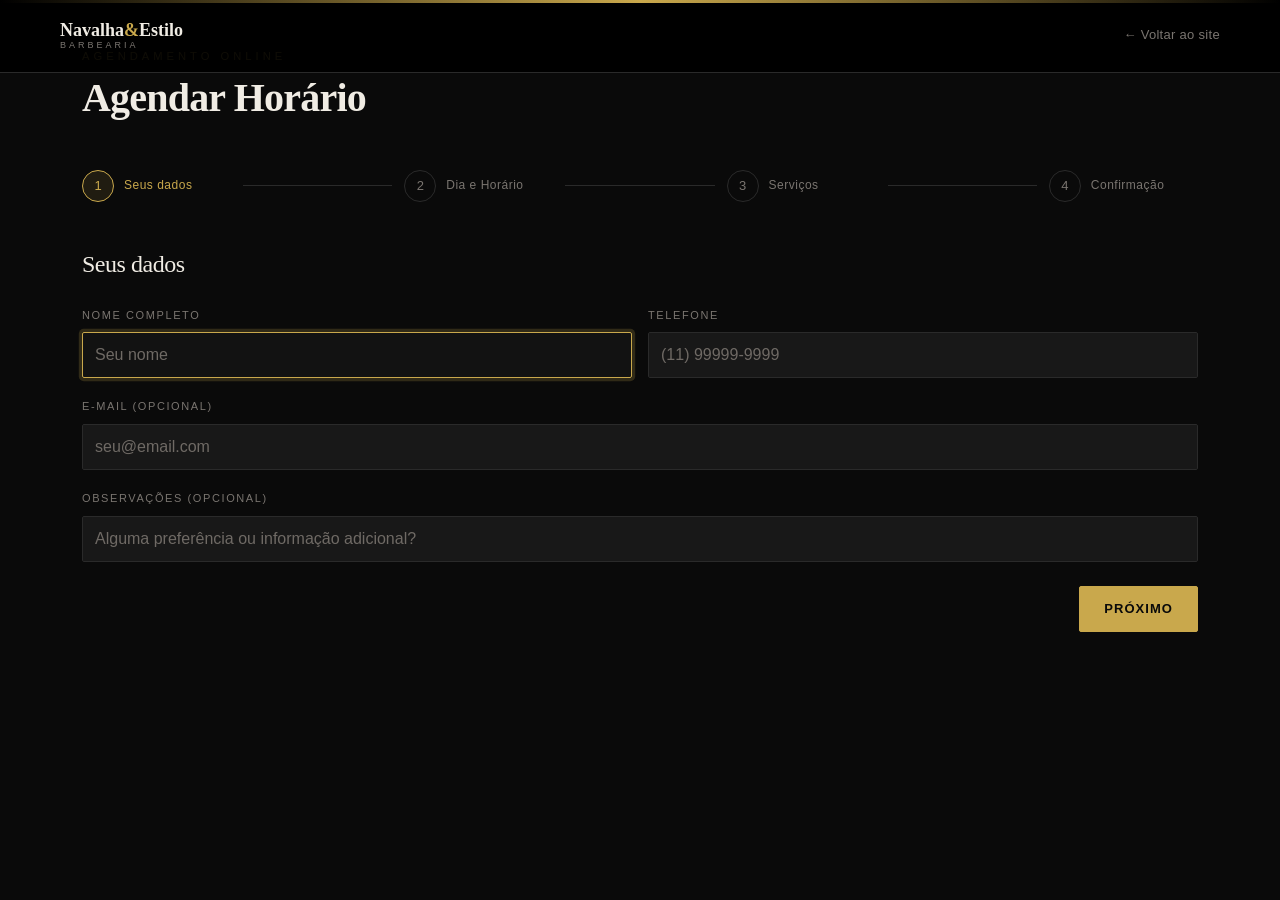
==== front_web/agendamento.html @ 65a67e97 "feat(web): integrar site público e painel Flutter no nginx" ====
<!doctype html>
<html lang="pt-BR">
  <head>
    <!-- Metadados básicos da página -->
    <meta charset="UTF-8" />
    <meta name="viewport" content="width=device-width, initial-scale=1.0" />

    <!-- Título exibido na aba do navegador -->
    <title>Agendar Horário — Navalha & Estilo</title>

    <!-- Bootstrap primeiro, depois os estilos específicos do fluxo -->
    <link
      rel="stylesheet"
      href="https://cdn.jsdelivr.net/npm/bootstrap@5.3.3/dist/css/bootstrap.min.css"
    />
    <link rel="stylesheet" href="css/global.css" />
    <link rel="stylesheet" href="css/agendamento.css" />
  </head>

  <body class="min-vh-100">
    <!-- Cabeçalho fixo com marca e atalho para voltar à home -->
    <header
      class="bg-black fixed-top vw-100 px-3 py-3 px-md-5 border-bottom has-gradient"
      style="--bs-bg-opacity: 0.93; --bs-border-color: var(--border)"
    >
      <nav class="navbar navbar-expand-md p-0">
        <div class="container-fluid">
          <a class="navbar-brand logo d-flex flex-column" href="index.html" aria-label="Voltar para a página inicial">
            <span class="logo-name">Navalha<span>&</span>Estilo</span>
            <span class="logo-sub">Barbearia</span>
          </a>

          <!-- Marca clicável: leva de volta à página inicial -->
          <!-- Navegação -->
            <div class="navbar-nav align-items-center gap-2 gap-md-4">
              <a class="nav-link px-0" href="index.html">← Voltar ao site</a>
            </div>
          </div>
        </div>
      </nav>
    </header>

    <main class="container agendamento-wrap py-5">
      <!-- Título da página e introdução do fluxo -->
      <span class="page-tag text-uppercase d-block mb-2">Agendamento online</span>
      <h1 class="page-title display-6 fw-bold mb-5">Agendar Horário</h1>

      <!-- Barra de progresso que mostra em qual etapa o cliente está -->
      <nav class="steps" aria-label="Progresso do agendamento">
        <div class="step active" id="step-ind-1">
          <div class="step-num">1</div>
          <div class="step-label">Seus dados</div>
        </div>
        <div class="step-line" id="line-1"></div>
        <div class="step" id="step-ind-2">
          <div class="step-num">2</div>
          <div class="step-label">Dia e Horário</div>
        </div>
        <div class="step-line" id="line-2"></div>
        <div class="step" id="step-ind-3">
          <div class="step-num">3</div>
          <div class="step-label">Serviços</div>
        </div>
        <div class="step-line" id="line-3"></div>
        <div class="step" id="step-ind-4">
          <div class="step-num">4</div>
          <div class="step-label">Confirmação</div>
        </div>
      </nav>

      <!-- Formulário multi-etapas do agendamento -->
      <form id="agendamento-form" novalidate>
        <!-- Etapa 1: dados do cliente -->
        <section class="step-panel active" id="panel-1">
          <h2 class="step-panel-title h4 mb-4">Seus dados</h2>
          <div class="row g-3 mb-4">
            <div class="col-12 col-md-6">
              <label class="form-label small text-uppercase" for="nome">Nome completo</label>
              <input class="form-control" type="text" id="nome" placeholder="Seu nome" />
              <div class="error-msg" id="nome-err">Preencha seu nome</div>
            </div>
            <div class="col-12 col-md-6">
              <label class="form-label small text-uppercase" for="telefone">Telefone</label>
              <input class="form-control" type="tel" id="telefone" placeholder="(11) 99999-9999" />
              <div class="error-msg" id="tel-err">Informe um telefone válido</div>
            </div>
            <div class="col-12">
              <label class="form-label small text-uppercase" for="email">E-mail (opcional)</label>
              <input class="form-control" type="email" id="email" placeholder="seu@email.com" />
              <div class="error-msg" id="email-err">E-mail inválido</div>
            </div>
            <div class="col-12">
              <label class="form-label small text-uppercase" for="obs">Observações (opcional)</label>
              <input
                class="form-control"
                type="text"
                id="obs"
                placeholder="Alguma preferência ou informação adicional?"
              />
            </div>
          </div>
          <div class="step-nav d-flex justify-content-between align-items-center mt-2">
            <span></span>
            <button class="btn btn-warning text-uppercase fw-semibold px-4" type="button" data-step="2">
              Próximo
            </button>
          </div>
        </section>

        <!-- Etapa 2: escolha de data e horário -->
        <section class="step-panel" id="panel-2">
          <h2 class="step-panel-title h4 mb-4">Escolha o dia e horário</h2>
          <div class="row g-3 mb-4">
            <div class="col-12">
              <label class="form-label small text-uppercase" for="data">Dia do atendimento</label>
              <input class="form-control" type="date" id="data" />
              <div class="error-msg" id="data-err">Selecione uma data de hoje até no máximo 14 dias à frente</div>
            </div>
          </div>
          <div class="row g-3 mb-4">
            <div class="col-12 col-md-6">
              <label class="form-label small text-uppercase" for="funcionario">Profissional</label>
              <select class="form-select" id="funcionario">
                <option value="">— Selecionar profissional —</option>
              </select>
            </div>
          </div>

          <div class="horarios-grid row row-cols-2 row-cols-sm-3 row-cols-md-4 row-cols-lg-6 g-2 mb-4" id="horarios-grid"></div>
          <div class="error-msg" id="horario-err">Selecione um horário</div>

          <div class="step-nav d-flex justify-content-between align-items-center mt-2">
            <button class="btn btn-outline-secondary btn-voltar text-uppercase" type="button" data-step="1">Voltar</button>
            <button class="btn btn-warning text-uppercase fw-semibold px-4" type="button" data-step="3">Próximo</button>
          </div>
        </section>

        <!-- Etapa 3: seleção de serviços -->
        <section class="step-panel" id="panel-3">
          <h2 class="step-panel-title h4 mb-4">Escolha os serviços</h2>
          <div class="servicos-grid row row-cols-1 row-cols-md-3 g-3 mb-4" id="servicos-grid"></div>

          <div class="servicos-total fw-semibold mb-3">Total: <span id="total-servicos">R$ 0,00</span></div>
          <div class="error-msg" id="servico-err">Selecione ao menos um serviço</div>

          <div class="step-nav d-flex justify-content-between align-items-center mt-2">
            <button class="btn btn-outline-secondary btn-voltar text-uppercase" type="button" data-step="2">Voltar</button>
            <button class="btn btn-warning text-uppercase fw-semibold px-4" type="button" data-step="4">Revisar</button>
          </div>
        </section>

        <!-- Etapa 4: revisão final antes de confirmar -->
        <section class="step-panel" id="panel-4">
          <h2 class="step-panel-title h4 mb-4">Confirme seu agendamento</h2>
          <div class="resumo-card card border-secondary bg-transparent mb-4">
            <div class="card-body p-0" id="resumo-corpo"></div>
          </div>
          <div class="step-nav d-flex justify-content-between align-items-center mt-2">
            <button class="btn btn-outline-secondary btn-voltar text-uppercase" type="button" data-step="3">Voltar</button>
            <button class="btn btn-warning text-uppercase fw-semibold px-4" type="button" id="btn-confirmar">
              Confirmar Agendamento
            </button>
          </div>
        </section>
      </form>

      <!-- Mensagem final de sucesso após confirmação -->
      <section class="sucesso text-center py-5" id="sucesso">
        <div class="sucesso-icon display-4 mb-3">✅</div>
        <h2 class="sucesso-titulo h2 mb-3">Agendamento confirmado!</h2>
        <p class="sucesso-desc mb-4">
          Seu horário foi reservado com sucesso.<br />Até breve, <span id="suc-nome"></span>!
        </p>
        <a href="index.html" class="btn btn-warning text-uppercase fw-semibold px-4 py-3">Voltar ao início</a>
      </section>
    </main>

    <!-- Scripts da lógica do agendamento e do Bootstrap -->
    <script src="js/agendamento.js"></script>
    <script src="https://cdn.jsdelivr.net/npm/bootstrap@5.3.3/dist/js/bootstrap.bundle.min.js"></script>
  </body>
</html>
---- front_web/css/global.css ----
/* ===============================
  GLOBAL — Base visual do frontend
  =============================== */

/* Variáveis compartilhadas entre as páginas */
:root {
  --black: #0a0a0a;
  --dark: #111111;
  --card: #181818;
  --border: #2a2a2a;
  --gold: #c9a84c;
  --gold-light: #e8c97a;
  --gold-dim: rgba(201, 168, 76, 0.12);
  --text: #f0ece4;
  --muted: #7a7570;
  --danger: #e05252;
  --success: #4caf7d;
  --font-serif: Georgia, 'Times New Roman', serif;
  --font-sans: 'Segoe UI', Arial, sans-serif;

  /* Tokens Bootstrap alinhados ao tema */
  --bs-warning: var(--gold);
  --bs-warning-rgb: 201, 168, 76;
  --bs-secondary: var(--muted);
  --bs-secondary-rgb: 122, 117, 112;
}

/* Reset básico para evitar diferenças entre navegadores */
*,
*::before,
*::after {
  box-sizing: border-box;
  margin: 0;
  padding: 0;
}

/* Base tipográfica e fundo padrão do site */
body {
  font-family: var(--font-sans);
  background: var(--black);
  color: var(--text);
  font-size: 14px;
  line-height: 1.6;
}

/* Títulos com fonte serif elegante */
h1, h2, h3, h4, h5, h6 {
  font-family: var(--font-serif);
  font-weight: 700;
  letter-spacing: -0.02em;
}

/* Links seguem a identidade do projeto */
a {
  text-decoration: none;
  color: inherit;
}

/* Garante a mesma fonte em controles nativos */
button,
input,
select,
textarea {
  font-family: var(--font-sans);
}

/* Foco visível para acessibilidade por teclado */
:focus-visible {
  outline: 2px solid var(--gold);
  outline-offset: 2px;
}

/* Identidade visual da marca */
.logo {
  line-height: 1.1;
}

.logo-btn {
  padding: 0;
}

.logo-btn:hover {
  color: inherit;
}

.logo:hover {
  color: inherit;
}

.logo:focus-visible {
  outline: 2px solid var(--gold);
  outline-offset: 4px;
}

.logo-name {
  font-family: var(--font-serif);
  font-size: 18px;
  font-weight: 700;
  color: var(--text);
}

.logo-name span {
  color: var(--gold);
}

.logo-sub {
  font-size: 9px;
  letter-spacing: 3px;
  text-transform: uppercase;
  color: var(--muted);
}

/* Botão principal usado nas chamadas de ação */
.btn-primary {
  display: inline-block;
  padding: 14px 36px;
  background: var(--gold);
  color: var(--black);
  font-size: 13px;
  font-weight: 600;
  letter-spacing: 2px;
  text-transform: uppercase;
  border-radius: 2px;
  border: none;
  cursor: pointer;
  transition:
    background 0.2s,
    transform 0.1s;
}

.btn-primary:hover {
  background: var(--gold-light);
}

.btn-primary:active {
  transform: scale(0.99);
}

/* Animação base reutilizada em páginas com entrada suave */
@keyframes fadeUp {
  to {
    opacity: 1;
    transform: translateY(0);
  }
}

.has-gradient::before {
  content: '';
  position: absolute;
  top: 0;
  left: 0;
  right: 0;
  height: 3px;
  background: linear-gradient(90deg, transparent, var(--gold), transparent);
}

.navbar-nav a {
  font-size: 13px; /* fs-7 */
  color: var(--muted);
  transition:
    color 0.2s,
    background 0.2s;
  letter-spacing: 0.3px;
}

.navbar-nav a:hover {
  color: var(--text);
}

/* Links da navegação principal */
/* A regra usa .navbar-nav para vencer o Bootstrap quando necessário */
.navbar-nav .nav-btn {
  color: var(--gold);
}

/* Corrige posicionamento e empilhamento do header/collapse no mobile */
header.fixed-top {
  z-index: 1050; /* garante que o header fique acima do conteúdo */
}

/* Garante que o botão toggler fique clicável acima do collapse */
.navbar-toggler {
  z-index: 1060;
}

@media (max-width: 768px) {
  /* Em mobile o header deixa de ser fixed para que o menu expandido empurre o conteúdo
     (evita overlay que tampa CTAs como 'Agendar Horário'). */
  header.fixed-top {
    position: static;
  }

  .navbar-collapse {
    position: static;
    background: transparent;
    border-top: none;
    padding: 0.5rem 0 0 0;
  }

  .navbar-nav {
    flex-direction: column;
    gap: 0.5rem;
  }

  .navbar-nav a {
    padding: 0.5rem 0;
    display: block;
    font-size: 16px;
  }
}

.navbar-nav .nav-btn:hover {
  color: var(--gold);
  background: var(--gold-dim) !important;
}

/* Padronização visual de componentes Bootstrap */
.btn {
  border-radius: 2px;
  border-width: 1px;
}

.btn-warning {
  --bs-btn-color: var(--black);
  --bs-btn-bg: var(--gold);
  --bs-btn-border-color: var(--gold);
  --bs-btn-hover-color: var(--black);
  --bs-btn-hover-bg: var(--gold-light);
  --bs-btn-hover-border-color: var(--gold-light);
  --bs-btn-active-color: var(--black);
  --bs-btn-active-bg: var(--gold-light);
  --bs-btn-active-border-color: var(--gold-light);
  --bs-btn-focus-shadow-rgb: 201, 168, 76;
  min-height: 46px;
  font-size: 0.8125rem;
  font-weight: 600;
  letter-spacing: 0.08em;
}

.btn-outline-secondary {
  --bs-btn-color: var(--muted);
  --bs-btn-border-color: var(--border);
  --bs-btn-hover-color: var(--gold);
  --bs-btn-hover-bg: var(--gold-dim);
  --bs-btn-hover-border-color: var(--gold);
  --bs-btn-active-color: var(--gold);
  --bs-btn-active-bg: var(--gold-dim);
  --bs-btn-active-border-color: var(--gold);
  min-height: 44px;
  font-size: 0.8125rem;
  letter-spacing: 0.08em;
}

.form-label {
  font-size: 0.6875rem;
  letter-spacing: 0.1rem;
  text-transform: uppercase;
  color: var(--muted);
}

/* Tabelas com tema escuro em todo o front */
.table {
  --bs-table-color: var(--text);
  --bs-table-bg: var(--dark);
  --bs-table-striped-color: var(--text);
  --bs-table-striped-bg: #111111;
  --bs-table-hover-color: var(--text);
  --bs-table-hover-bg: #171717;
  --bs-table-border-color: var(--border);
  color: var(--text);
  margin-bottom: 0;
}

.table > :not(caption) > * > * {
  background-color: var(--dark);
  color: var(--text);
  border-color: var(--border);
}

.table thead th {
  background: #0a0a0a;
  color: var(--muted);
}

.table tbody tr:hover > * {
  background-color: #171717;
}

.form-control {
  min-height: 46px;
  border-radius: 2px;
  border-width: 1px;
}
---- front_web/css/agendamento.css ----
/* AGENDAMENTO — Ajustes visuais específicos do fluxo */

/* Espaçamento geral da página de agendamento */
.agendamento-wrap {
  padding-top: 6rem;
  padding-bottom: 3rem;
}

/* Rótulo pequeno acima do título */
.page-tag {
  font-size: 0.7rem;
  letter-spacing: 0.25rem;
  color: var(--gold);
}

/* Tipografia dos títulos e nomes de serviços */
.page-title,
.step-panel-title,
.servico-nome,
.sucesso-titulo {
  font-family: var(--font-serif);
  color: var(--text);
}

/* Barra de progresso entre as etapas */
.steps {
  display: flex;
  align-items: center;
  margin-bottom: 3rem;
}

/* Cada passo do agendamento */
.step {
  display: flex;
  align-items: center;
  gap: 0.625rem;
  flex: 1;
}

/* Número circular do passo */
.step-num {
  width: 2rem;
  height: 2rem;
  min-width: 2rem;
  min-height: 2rem;
  flex: 0 0 2rem;
  border-radius: 50%;
  border: 1px solid var(--border);
  display: flex;
  align-items: center;
  justify-content: center;
  font-size: 0.8125rem;
  color: var(--muted);
  transition: all 0.3s;
}

/* Texto do passo */
.step-label {
  font-size: 0.75rem;
  color: var(--muted);
  letter-spacing: 0.0313rem;
  transition: color 0.3s;
}

/* Linha que liga um passo ao outro */
.step-line {
  flex: 1;
  height: 1px;
  background: var(--border);
  margin: 0 0.75rem;
  transition: background 0.3s;
}

/* Estado atual do passo */
.step.active .step-num {
  border-color: var(--gold);
  background: var(--gold-dim);
  color: var(--gold);
}

/* Estado atual do texto do passo */
.step.active .step-label {
  color: var(--gold);
}

/* Passo já concluído */
.step.done .step-num {
  border-color: var(--success);
  background: rgba(76, 175, 125, 0.12);
  color: var(--success);
}

/* Texto do passo concluído */
.step.done .step-label {
  color: var(--success);
}

/* Linha concluída */
.step-line.done {
  background: var(--success);
}

/* Cada painel de etapa começa oculto */
.step-panel {
  display: none;
  animation: fadeUp 0.4s ease forwards;
  opacity: 0;
  transform: translateY(0.75rem);
}

/* Etapa visível */
.step-panel.active {
  display: block;
}

/* Campos, cards e caixas seguem o tema escuro */
.form-control,
.servico-card,
.horario-btn,
.resumo-card {
  background-color: var(--card);
  border-color: var(--border);
  color: var(--text);
}

/* Placeholder dos campos */
.form-control::placeholder {
  color: #6f6a65;
}

/* Foco nos campos do formulário */
.form-control:focus {
  border-color: var(--gold);
  box-shadow: 0 0 0 0.2rem rgba(201, 168, 76, 0.2);
  background: rgba(255, 255, 255, 0.03);
  color: var(--text);
}

/* Hover de botões e cards interativos */
.servico-card:hover,
.horario-btn:hover,
.btn-outline-secondary:hover,
.btn-voltar:hover {
  border-color: var(--gold);
  color: var(--gold);
  background: var(--gold-dim);
}

/* Item selecionado na lista de serviços ou horários */
.servico-card.selected,
.horario-btn.selected {
  border-color: var(--gold);
  background: var(--gold-dim);
  color: var(--gold);
}

/* Horários indisponíveis ficam desativados */
.horario-btn.indisponivel {
  opacity: 0.3;
  pointer-events: none;
}

/* Preço do serviço e total final */
.servico-preco,
.resumo-total .resumo-valor {
  color: var(--gold);
  font-weight: 700;
}

/* Labels e descrição do sucesso */
.resumo-label,
.sucesso-desc {
  color: var(--muted);
}

/* Valores de resumo e total de serviços */
.resumo-valor,
.servicos-total {
  color: var(--text);
}

/* Estado de erro nos inputs */
.input-error {
  border-color: var(--danger) !important;
}

/* Mensagens de validação */
.error-msg {
  font-size: 0.75rem;
  color: var(--danger);
  margin-top: 0.375rem;
  display: none;
}

/* Tela de sucesso começa oculta */
.sucesso {
  display: none;
}

/* Tela de sucesso visível */
.sucesso.active {
  display: block;
}

/* Ajustes responsivos do fluxo */
@media (max-width: 768px) {
  .agendamento-wrap {
    padding-top: 5.5rem;
    padding-bottom: 2.5rem;
  }

  .step {
    flex: 0 0 auto;
    gap: 0;
  }

  .step-line {
    margin: 0 0.35rem;
  }

  .step-label {
    display: none;
  }

  .steps {
    gap: 0.25rem;
  }
}
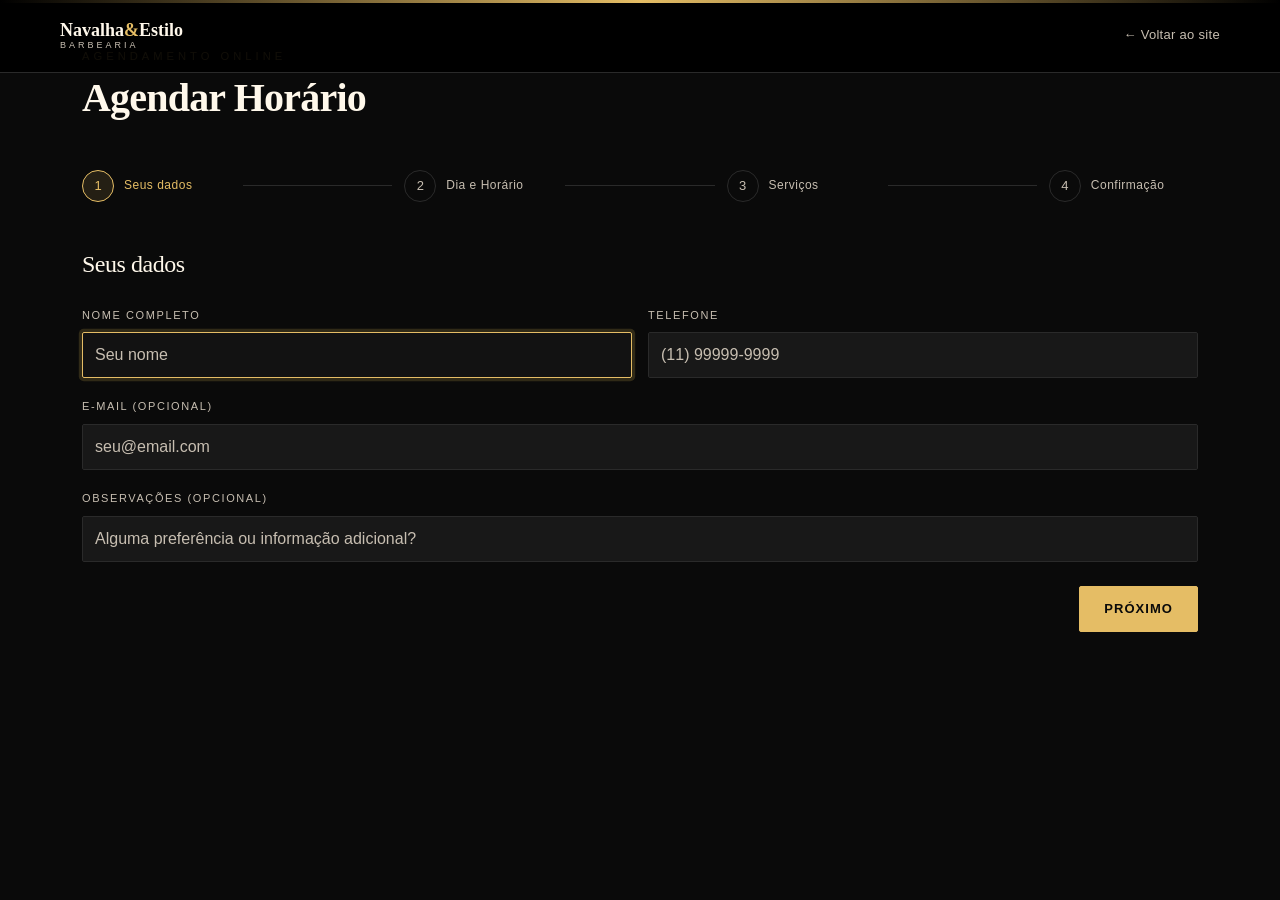
==== commit 18617bcd: "style(web): reforçar contraste do tema escuro público" ====
--- a/front_web/agendamento.html
+++ b/front_web/agendamento.html
@@ -1,5 +1,5 @@
 <!doctype html>
-<html lang="pt-BR">
+<html lang="pt-BR" data-bs-theme="dark">
   <head>
     <!-- Metadados básicos da página -->
     <meta charset="UTF-8" />
--- a/front_web/css/global.css
+++ b/front_web/css/global.css
@@ -3,26 +3,29 @@
   =============================== */
 
 /* Variáveis compartilhadas entre as páginas */
-:root {
+:root[data-bs-theme="dark"] {
+  color-scheme: dark;
   --black: #0a0a0a;
   --dark: #111111;
   --card: #181818;
   --border: #2a2a2a;
-  --gold: #c9a84c;
+  --gold: #e5bd65;
   --gold-light: #e8c97a;
-  --gold-dim: rgba(201, 168, 76, 0.12);
-  --text: #f0ece4;
-  --muted: #7a7570;
+  --gold-dim: rgba(229, 189, 101, 0.12);
+  --text: #fff8eb;
+  --muted: #c7beb1;
   --danger: #e05252;
   --success: #4caf7d;
   --font-serif: Georgia, 'Times New Roman', serif;
   --font-sans: 'Segoe UI', Arial, sans-serif;
 
   /* Tokens Bootstrap alinhados ao tema */
+  --bs-body-color: var(--text);
+  --bs-body-bg: var(--black);
   --bs-warning: var(--gold);
-  --bs-warning-rgb: 201, 168, 76;
+  --bs-warning-rgb: 229, 189, 101;
   --bs-secondary: var(--muted);
-  --bs-secondary-rgb: 122, 117, 112;
+  --bs-secondary-rgb: 199, 190, 177;
 }
 
 /* Reset básico para evitar diferenças entre navegadores */
@@ -230,7 +233,7 @@
   --bs-btn-active-color: var(--black);
   --bs-btn-active-bg: var(--gold-light);
   --bs-btn-active-border-color: var(--gold-light);
-  --bs-btn-focus-shadow-rgb: 201, 168, 76;
+  --bs-btn-focus-shadow-rgb: 229, 189, 101;
   min-height: 46px;
   font-size: 0.8125rem;
   font-weight: 600;
--- a/front_web/css/agendamento.css
+++ b/front_web/css/agendamento.css
@@ -125,7 +125,7 @@
 
 /* Placeholder dos campos */
 .form-control::placeholder {
-  color: #6f6a65;
+  color: var(--muted);
 }
 
 /* Foco nos campos do formulário */
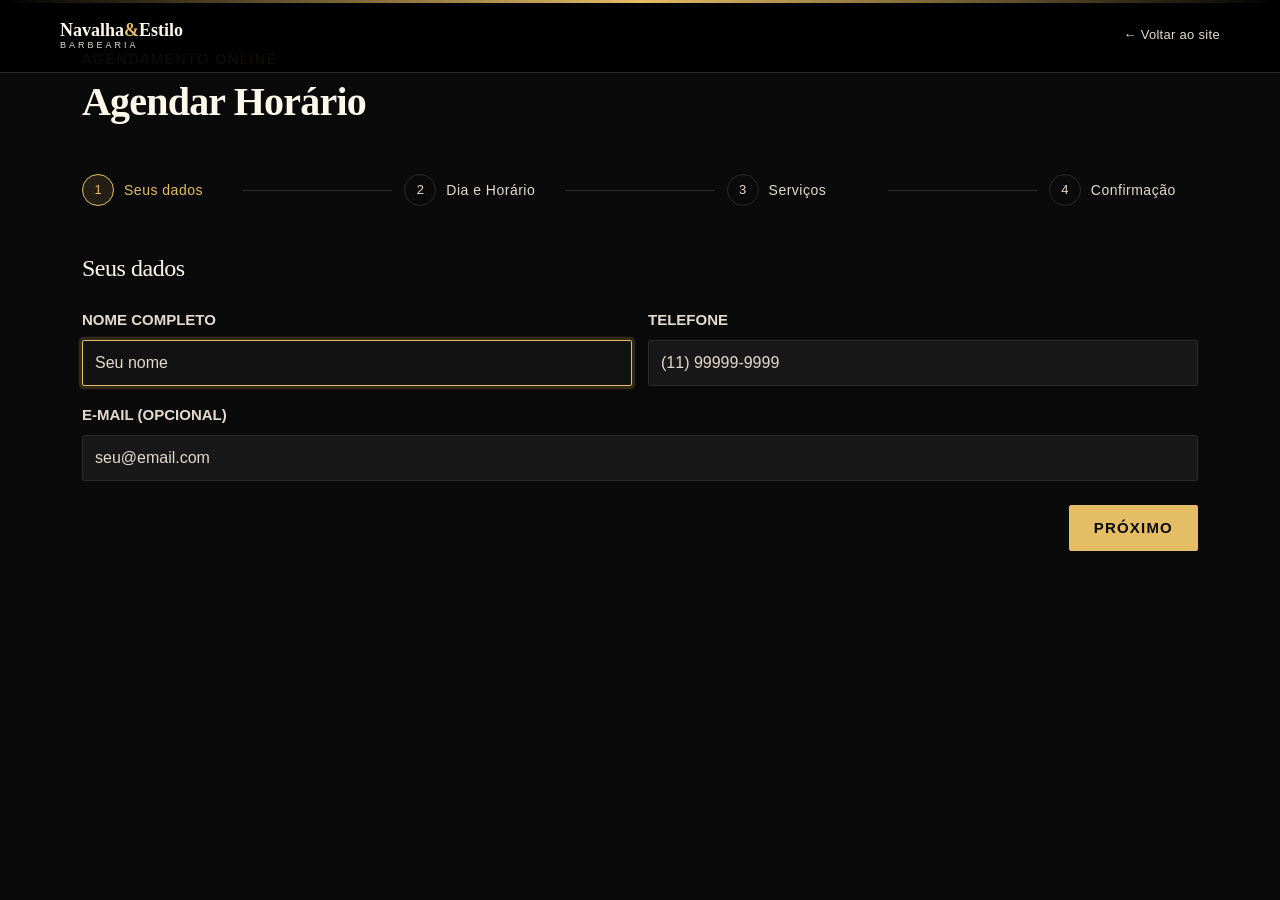
==== commit 84c7ce3a: "feat(agendamentos): permitir criação pública e simplificar edição." ====
--- a/front_web/agendamento.html
+++ b/front_web/agendamento.html
@@ -89,15 +89,6 @@
               <input class="form-control" type="email" id="email" placeholder="seu@email.com" />
               <div class="error-msg" id="email-err">E-mail inválido</div>
             </div>
-            <div class="col-12">
-              <label class="form-label small text-uppercase" for="obs">Observações (opcional)</label>
-              <input
-                class="form-control"
-                type="text"
-                id="obs"
-                placeholder="Alguma preferência ou informação adicional?"
-              />
-            </div>
           </div>
           <div class="step-nav d-flex justify-content-between align-items-center mt-2">
             <span></span>
--- a/front_web/css/global.css
+++ b/front_web/css/global.css
@@ -13,7 +13,7 @@
   --gold-light: #e8c97a;
   --gold-dim: rgba(229, 189, 101, 0.12);
   --text: #fff8eb;
-  --muted: #c7beb1;
+  --muted: #e4dbcf;
   --danger: #e05252;
   --success: #4caf7d;
   --font-serif: Georgia, 'Times New Roman', serif;
@@ -25,7 +25,7 @@
   --bs-warning: var(--gold);
   --bs-warning-rgb: 229, 189, 101;
   --bs-secondary: var(--muted);
-  --bs-secondary-rgb: 199, 190, 177;
+  --bs-secondary-rgb: 228, 219, 207;
 }
 
 /* Reset básico para evitar diferenças entre navegadores */
@@ -42,7 +42,7 @@
   font-family: var(--font-sans);
   background: var(--black);
   color: var(--text);
-  font-size: 14px;
+  font-size: 16px;
   line-height: 1.6;
 }
 
@@ -235,7 +235,7 @@
   --bs-btn-active-border-color: var(--gold-light);
   --bs-btn-focus-shadow-rgb: 229, 189, 101;
   min-height: 46px;
-  font-size: 0.8125rem;
+  font-size: 0.9375rem;
   font-weight: 600;
   letter-spacing: 0.08em;
 }
@@ -250,14 +250,13 @@
   --bs-btn-active-bg: var(--gold-dim);
   --bs-btn-active-border-color: var(--gold);
   min-height: 44px;
-  font-size: 0.8125rem;
+  font-size: 0.9375rem;
   letter-spacing: 0.08em;
 }
 
 .form-label {
-  font-size: 0.6875rem;
-  letter-spacing: 0.1rem;
-  text-transform: uppercase;
+  font-size: 0.9375rem;
+  font-weight: 600;
   color: var(--muted);
 }
 
--- a/front_web/css/agendamento.css
+++ b/front_web/css/agendamento.css
@@ -8,8 +8,8 @@
 
 /* Rótulo pequeno acima do título */
 .page-tag {
-  font-size: 0.7rem;
-  letter-spacing: 0.25rem;
+  font-size: 0.875rem;
+  letter-spacing: 0.12em;
   color: var(--gold);
 }
 
@@ -56,7 +56,7 @@
 
 /* Texto do passo */
 .step-label {
-  font-size: 0.75rem;
+  font-size: 0.875rem;
   color: var(--muted);
   letter-spacing: 0.0313rem;
   transition: color 0.3s;
@@ -126,6 +126,7 @@
 /* Placeholder dos campos */
 .form-control::placeholder {
   color: var(--muted);
+  opacity: 1;
 }
 
 /* Foco nos campos do formulário */
@@ -186,7 +187,7 @@
 
 /* Mensagens de validação */
 .error-msg {
-  font-size: 0.75rem;
+  font-size: 0.875rem;
   color: var(--danger);
   margin-top: 0.375rem;
   display: none;
